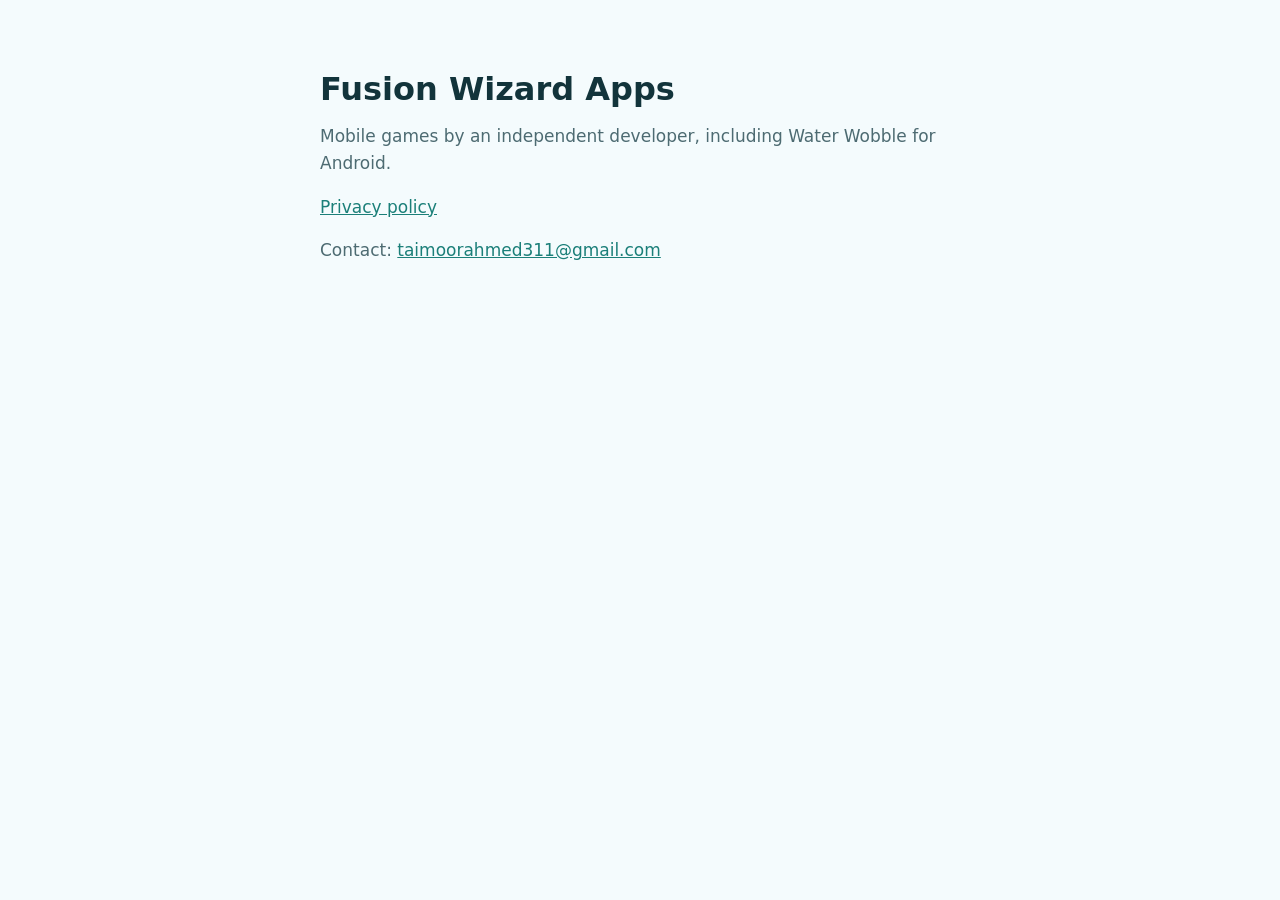
==== index.html @ 742305c1 "Site: app-ads.txt for AdMob and a home page Co-Authored-By: Claude Opus 5.5 <noreply@anthropic.com>" ====
<!doctype html>
<html lang="en">
<head>
<meta charset="utf-8">
<meta name="viewport" content="width=device-width, initial-scale=1">
<title>Fusion Wizard Apps</title>
<meta name="description" content="Mobile games by Fusion Wizard Apps, an independent developer.">
<style>
  :root { --bg: #f4fbfd; --fg: #12343b; --muted: #4d6b72; --accent: #1b7f79; }
  @media (prefers-color-scheme: dark) { :root { --bg: #0f1d21; --fg: #e3f1f3; --muted: #9bb7bd; --accent: #5fd0c6; } }
  body { margin: 0; background: var(--bg); color: var(--fg); font: 17px/1.6 system-ui, -apple-system, "Segoe UI", Roboto, sans-serif; }
  main { max-width: 640px; margin: 0 auto; padding: 64px 16px; }
  h1 { font-size: 2rem; margin: 0 0 8px; }
  p { color: var(--muted); margin: 0 0 16px; }
  a { color: var(--accent); }
</style>
</head>
<body>
<main>
  <h1>Fusion Wizard Apps</h1>
  <p>Mobile games by an independent developer, including Water Wobble for Android.</p>
  <p><a href="https://sites.google.com/view/fusion-wizard-apps/privacy-policy">Privacy policy</a></p>
  <p>Contact: <a href="mailto:taimoorahmed311@gmail.com">taimoorahmed311@gmail.com</a></p>
</main>
</body>
</html>
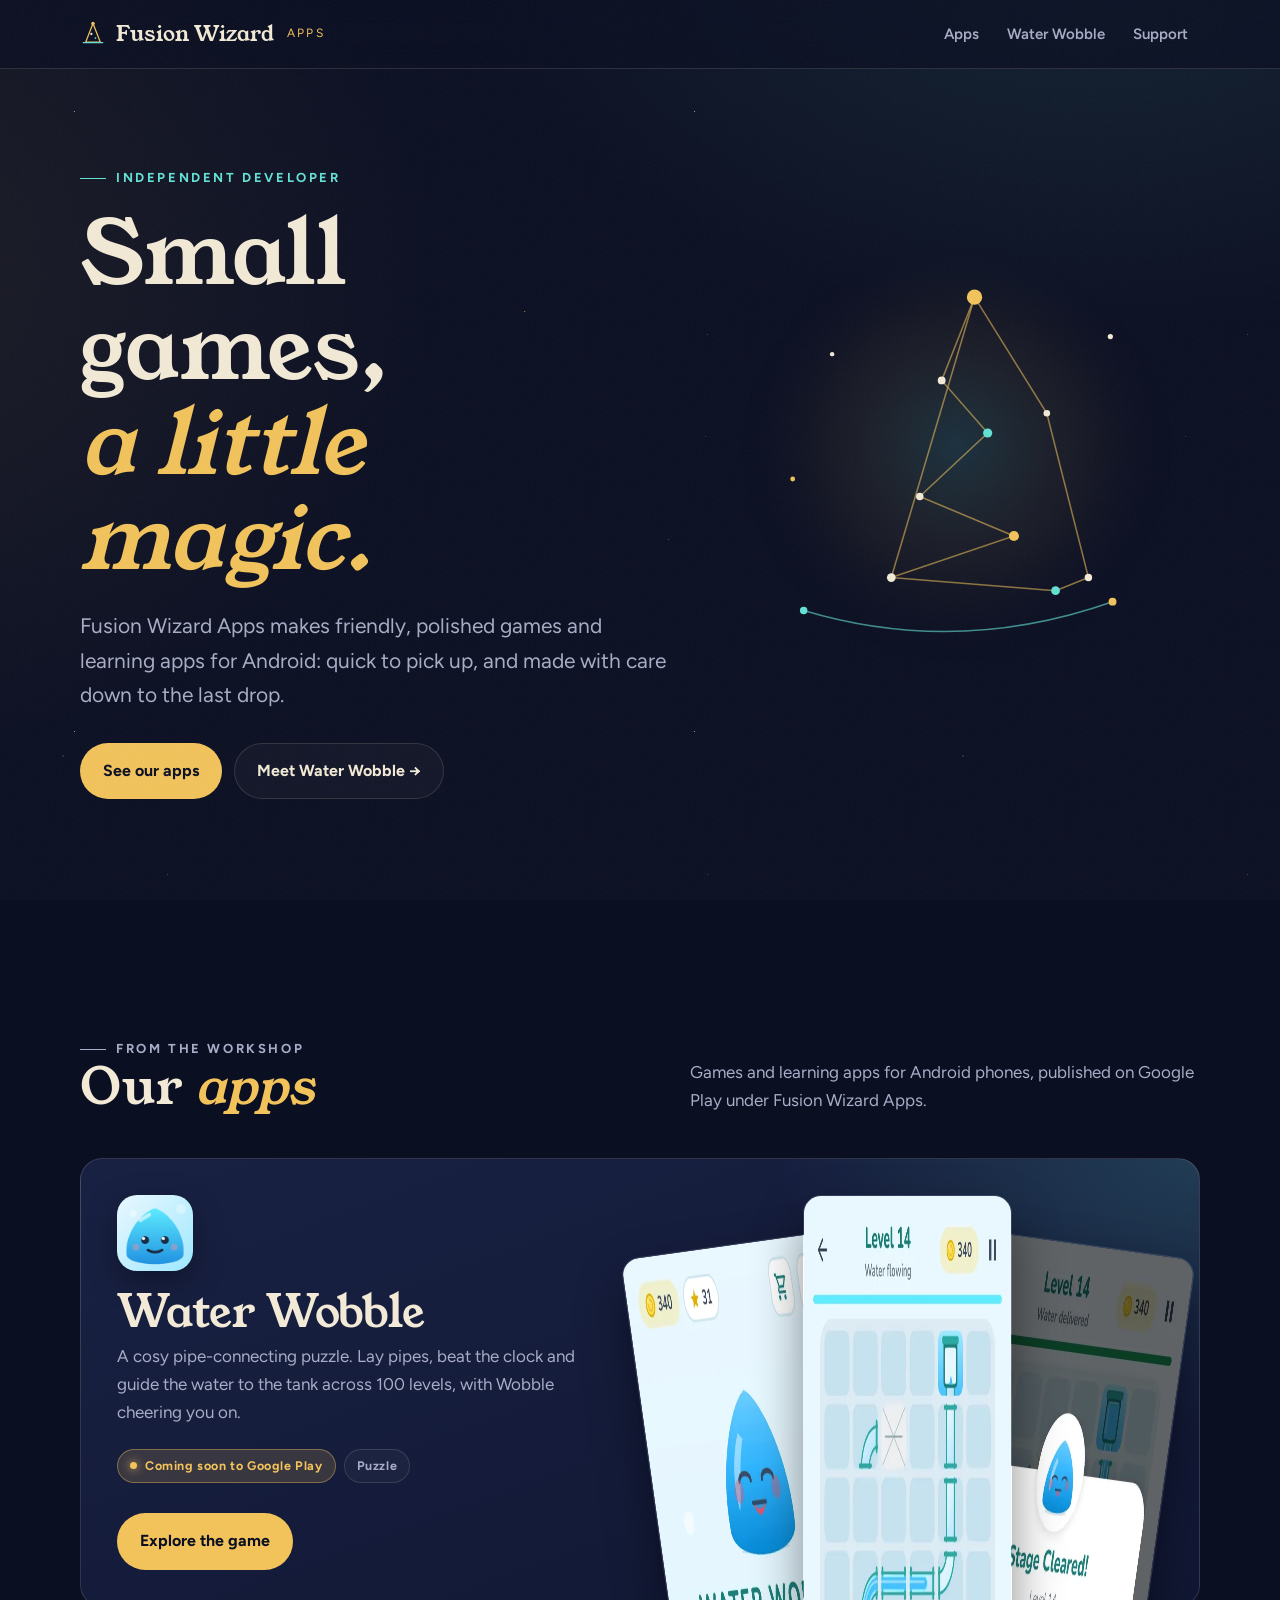
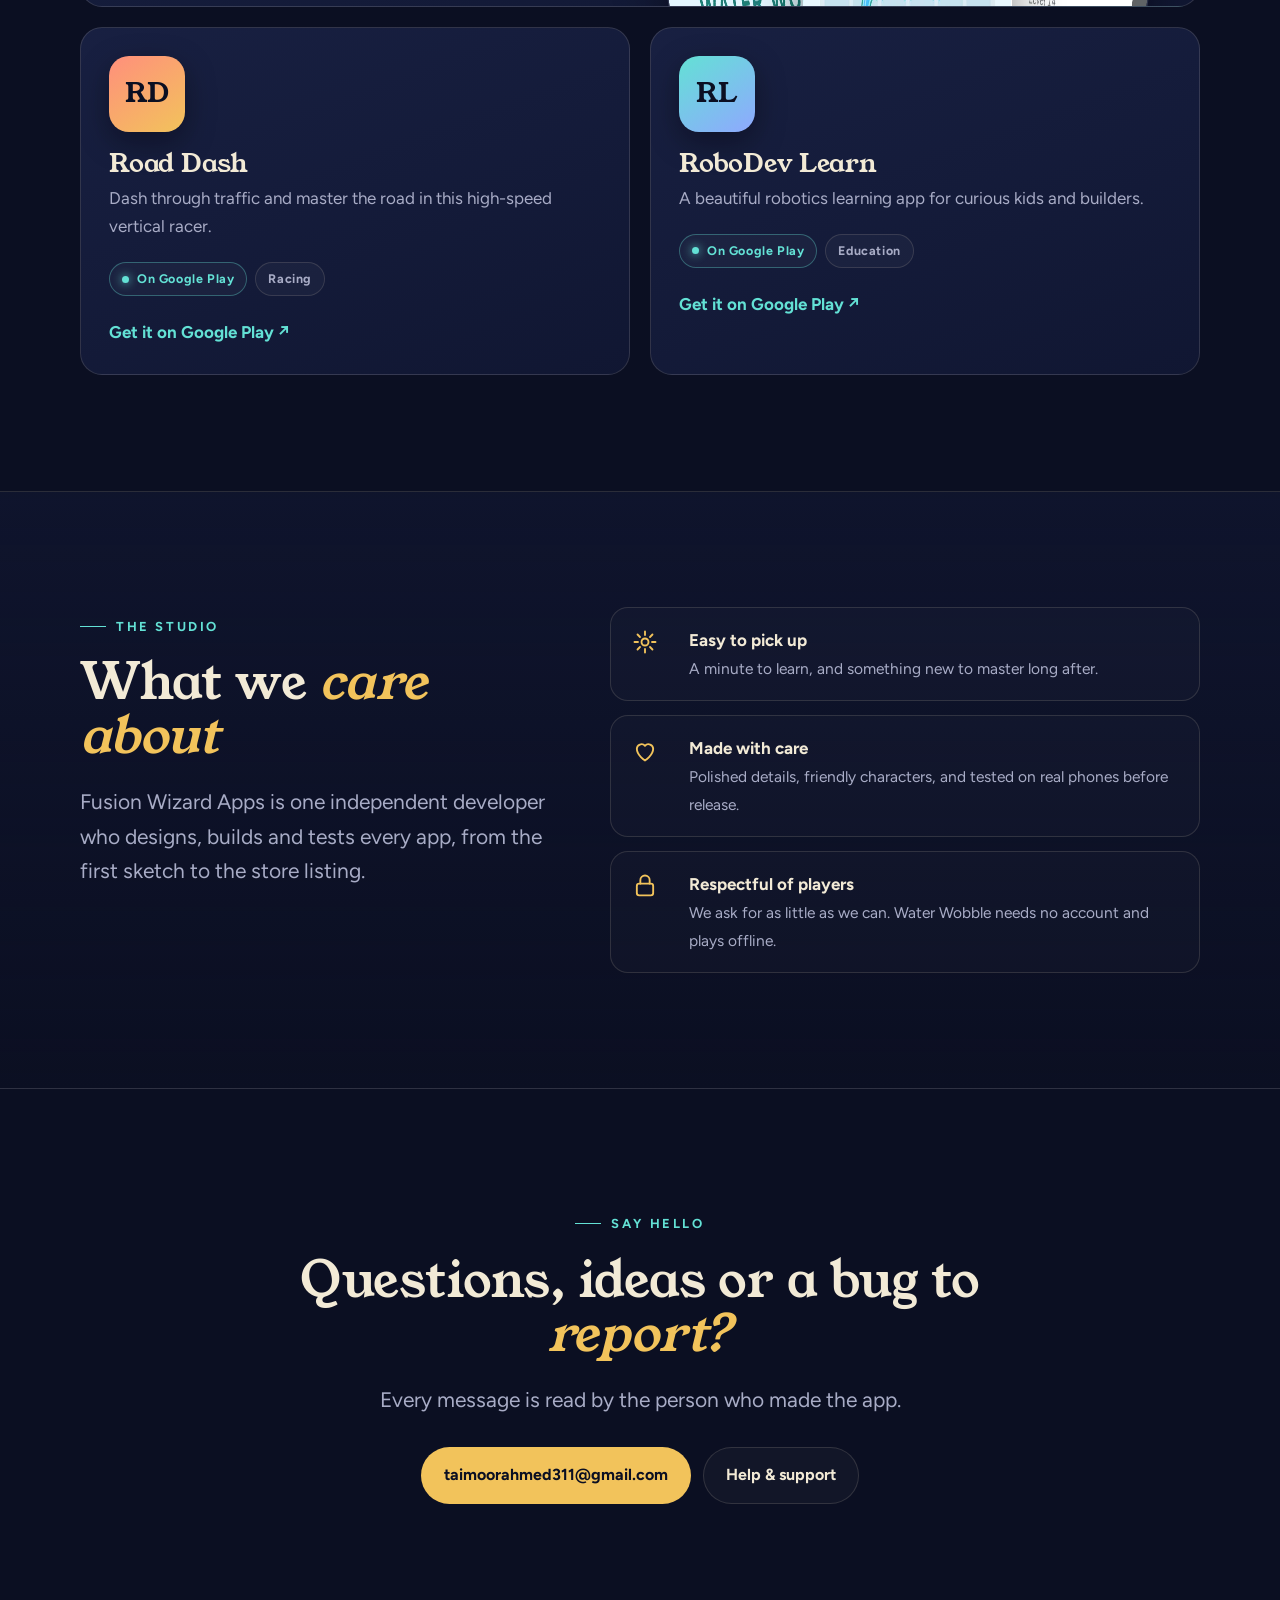
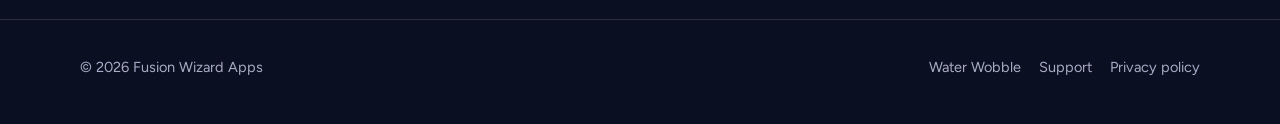
==== commit b03128dc: "Redesign: studio home, Water Wobble page, support, 404 Night-sky workshop look: ink background with " ====
--- a/index.html
+++ b/index.html
@@ -4,23 +4,181 @@
 <meta charset="utf-8">
 <meta name="viewport" content="width=device-width, initial-scale=1">
 <title>Fusion Wizard Apps</title>
-<meta name="description" content="Mobile games by Fusion Wizard Apps, an independent developer.">
-<style>
-  :root { --bg: #f4fbfd; --fg: #12343b; --muted: #4d6b72; --accent: #1b7f79; }
-  @media (prefers-color-scheme: dark) { :root { --bg: #0f1d21; --fg: #e3f1f3; --muted: #9bb7bd; --accent: #5fd0c6; } }
-  body { margin: 0; background: var(--bg); color: var(--fg); font: 17px/1.6 system-ui, -apple-system, "Segoe UI", Roboto, sans-serif; }
-  main { max-width: 640px; margin: 0 auto; padding: 64px 16px; }
-  h1 { font-size: 2rem; margin: 0 0 8px; }
-  p { color: var(--muted); margin: 0 0 16px; }
-  a { color: var(--accent); }
-</style>
+<meta name="description" content="Fusion Wizard Apps is an independent developer making friendly, polished games and learning apps for Android, including Water Wobble, Road Dash and RoboDev Learn.">
+<meta name="theme-color" content="#0b0f22">
+<link rel="canonical" href="https://fusionwizardapps.github.io/">
+<meta property="og:type" content="website">
+<meta property="og:title" content="Fusion Wizard Apps">
+<meta property="og:description" content="Small games and learning apps for Android, made with a little magic.">
+<meta property="og:image" content="https://fusionwizardapps.github.io/assets/img/og-water-wobble.jpg">
+<link rel="icon" type="image/svg+xml" href="/assets/favicon.svg">
+<link rel="preconnect" href="https://fonts.googleapis.com">
+<link rel="preconnect" href="https://fonts.gstatic.com" crossorigin>
+<link href="https://fonts.googleapis.com/css2?family=Figtree:wght@400;600;700&family=Young+Serif&display=swap" rel="stylesheet">
+<link rel="stylesheet" href="/assets/site.css?v=5">
 </head>
 <body>
-<main>
-  <h1>Fusion Wizard Apps</h1>
-  <p>Mobile games by an independent developer, including Water Wobble for Android.</p>
-  <p><a href="https://sites.google.com/view/fusion-wizard-apps/privacy-policy">Privacy policy</a></p>
-  <p>Contact: <a href="mailto:taimoorahmed311@gmail.com">taimoorahmed311@gmail.com</a></p>
+<a class="skip" href="#main">Skip to content</a>
+
+<header class="site-head">
+  <div class="wrap">
+    <a class="brand" href="/" aria-label="Fusion Wizard Apps, home">
+      <svg viewBox="0 0 32 32" aria-hidden="true"><path d="M16 3 L25 26 H7 Z" fill="none" stroke="#f2c35b" stroke-width="1.6" stroke-linejoin="round"/><path d="M4 26.5 H28" stroke="#63e1d5" stroke-width="1.6" stroke-linecap="round"/><circle cx="16" cy="3" r="2.2" fill="#f2c35b"/><circle cx="14" cy="16" r="1.4" fill="#f2ead6"/><circle cx="19" cy="21" r="1.1" fill="#63e1d5"/></svg>
+      Fusion Wizard <small>Apps</small>
+    </a>
+    <nav class="nav" aria-label="Main">
+      <a href="/#apps">Apps</a>
+      <a href="/water-wobble/">Water Wobble</a>
+      <a href="/support/">Support</a>
+    </nav>
+  </div>
+</header>
+
+<main id="main">
+  <section class="hero">
+    <div class="wrap">
+      <div>
+        <p class="eyebrow rise">Independent developer</p>
+        <h1 class="rise d1">Small games,<br><em>a little magic.</em></h1>
+        <p class="lede rise d2">Fusion Wizard Apps makes friendly, polished games and learning apps for Android: quick to pick up, and made with care down to the last drop.</p>
+        <div class="row rise d3">
+          <a class="btn btn-gold" href="#apps">See our apps</a>
+          <a class="btn btn-ghost" href="/water-wobble/">Meet Water Wobble →</a>
+        </div>
+      </div>
+
+      <!-- A wizard's hat drawn as a constellation: the studio's mark, and a nod to connecting things. -->
+      <svg class="hat rise d2" viewBox="0 0 420 420" role="img" aria-label="A wizard's hat traced in stars">
+        <defs>
+          <radialGradient id="halo" cx="50%" cy="45%" r="50%">
+            <stop offset="0%" stop-color="#63e1d5" stop-opacity=".18"/>
+            <stop offset="60%" stop-color="#f2c35b" stop-opacity=".05"/>
+            <stop offset="100%" stop-color="#0b0f22" stop-opacity="0"/>
+          </radialGradient>
+        </defs>
+        <circle class="halo" cx="210" cy="200" r="200"/>
+        <path class="thread" d="M226 44 L196 120 L238 168 L176 226 L262 262 L150 300 L300 312"/>
+        <path class="thread" d="M226 44 L292 150 L330 300 L300 312"/>
+        <path class="thread" d="M226 44 L150 300"/>
+        <path class="thread brim" d="M70 330 Q210 372 352 322"/>
+        <circle class="star gold" cx="226" cy="44" r="7"/>
+        <circle class="star" cx="196" cy="120" r="3.6"/>
+        <circle class="star aqua" cx="238" cy="168" r="4.2"/>
+        <circle class="star" cx="176" cy="226" r="3.4"/>
+        <circle class="star gold" cx="262" cy="262" r="4.6"/>
+        <circle class="star" cx="150" cy="300" r="4"/>
+        <circle class="star aqua" cx="300" cy="312" r="4"/>
+        <circle class="star" cx="292" cy="150" r="3"/>
+        <circle class="star" cx="330" cy="300" r="3.4"/>
+        <circle class="star aqua" cx="70" cy="330" r="3.4"/>
+        <circle class="star gold" cx="352" cy="322" r="3.6"/>
+        <circle class="star" cx="96" cy="96" r="2"/>
+        <circle class="star" cx="350" cy="80" r="2.4"/>
+        <circle class="star gold" cx="60" cy="210" r="2.2"/>
+      </svg>
+    </div>
+  </section>
+
+  <section id="apps">
+    <div class="wrap">
+      <div class="section-head">
+        <div>
+          <p class="eyebrow">From the workshop</p>
+          <h2>Our <em>apps</em></h2>
+        </div>
+        <p>Games and learning apps for Android phones, published on Google Play under Fusion Wizard Apps.</p>
+      </div>
+
+      <div class="apps">
+        <article class="card card-feature">
+          <div>
+            <img class="icon" src="/assets/img/ww-icon-192.png" width="76" height="76" alt="Water Wobble app icon">
+            <h3>Water Wobble</h3>
+            <p>A cosy pipe-connecting puzzle. Lay pipes, beat the clock and guide the water to the tank across 100 levels, with Wobble cheering you on.</p>
+            <div class="meta">
+              <span class="chip soon"><span class="dot"></span>Coming soon to Google Play</span>
+              <span class="chip">Puzzle</span>
+            </div>
+            <div class="row"><a class="btn btn-gold" href="/water-wobble/">Explore the game</a></div>
+          </div>
+          <div class="fan" aria-hidden="true">
+            <img src="/assets/img/ww-menu.webp" width="540" height="1080" alt="" loading="lazy">
+            <img src="/assets/img/ww-flow.webp" width="540" height="1080" alt="" loading="lazy">
+            <img src="/assets/img/ww-win.webp" width="540" height="1080" alt="" loading="lazy">
+          </div>
+        </article>
+
+        <article class="card card-small">
+          <div class="icon mono mono-dash" role="img" aria-label="Road Dash">RD</div>
+          <h3>Road Dash</h3>
+          <p>Dash through traffic and master the road in this high-speed vertical racer.</p>
+          <div class="meta">
+            <span class="chip live"><span class="dot"></span>On Google Play</span>
+            <span class="chip">Racing</span>
+          </div>
+          <p style="margin:22px 0 0"><a class="go" href="https://play.google.com/store/apps/details?id=com.road.dash.game" rel="noopener">Get it on Google Play ↗</a></p>
+        </article>
+
+        <article class="card card-small">
+          <div class="icon mono mono-robo" role="img" aria-label="RoboDev Learn">RL</div>
+          <h3>RoboDev Learn</h3>
+          <p>A beautiful robotics learning app for curious kids and builders.</p>
+          <div class="meta">
+            <span class="chip live"><span class="dot"></span>On Google Play</span>
+            <span class="chip">Education</span>
+          </div>
+          <p style="margin:22px 0 0"><a class="go" href="https://play.google.com/store/apps/details?id=com.robodev.learn" rel="noopener">Get it on Google Play ↗</a></p>
+        </article>
+      </div>
+    </div>
+  </section>
+
+  <section class="studio">
+    <div class="wrap">
+      <div>
+        <p class="eyebrow">The studio</p>
+        <h2>What we <em>care about</em></h2>
+        <p class="lede">Fusion Wizard Apps is one independent developer who designs, builds and tests every app, from the first sketch to the store listing.</p>
+      </div>
+      <ul class="tenets">
+        <li>
+          <svg viewBox="0 0 24 24" fill="none" stroke="currentColor" stroke-width="1.6" stroke-linecap="round" stroke-linejoin="round" aria-hidden="true"><path d="M12 3v3M12 18v3M3 12h3M18 12h3M5.6 5.6l2.1 2.1M16.3 16.3l2.1 2.1M5.6 18.4l2.1-2.1M16.3 7.7l2.1-2.1"/><circle cx="12" cy="12" r="3"/></svg>
+          <div><b>Easy to pick up</b><span>A minute to learn, and something new to master long after.</span></div>
+        </li>
+        <li>
+          <svg viewBox="0 0 24 24" fill="none" stroke="currentColor" stroke-width="1.6" stroke-linecap="round" stroke-linejoin="round" aria-hidden="true"><path d="M12 21s-7-4.4-7-10a4 4 0 0 1 7-2.6A4 4 0 0 1 19 11c0 5.6-7 10-7 10z"/></svg>
+          <div><b>Made with care</b><span>Polished details, friendly characters, and tested on real phones before release.</span></div>
+        </li>
+        <li>
+          <svg viewBox="0 0 24 24" fill="none" stroke="currentColor" stroke-width="1.6" stroke-linecap="round" stroke-linejoin="round" aria-hidden="true"><rect x="5" y="10" width="14" height="10" rx="2"/><path d="M8 10V7a4 4 0 0 1 8 0v3"/></svg>
+          <div><b>Respectful of players</b><span>We ask for as little as we can. Water Wobble needs no account and plays offline.</span></div>
+        </li>
+      </ul>
+    </div>
+  </section>
+
+  <section class="contact">
+    <div class="wrap">
+      <p class="eyebrow" style="justify-content:center">Say hello</p>
+      <h2>Questions, ideas or a bug to <em>report?</em></h2>
+      <p class="lede" style="margin-inline:auto">Every message is read by the person who made the app.</p>
+      <div class="row">
+        <a class="btn btn-gold" href="mailto:taimoorahmed311@gmail.com">taimoorahmed311@gmail.com</a>
+        <a class="btn btn-ghost" href="/support/">Help &amp; support</a>
+      </div>
+    </div>
+  </section>
 </main>
+
+<footer class="site-foot">
+  <div class="wrap">
+    <span>© 2026 Fusion Wizard Apps</span>
+    <nav aria-label="Footer">
+      <a href="/water-wobble/">Water Wobble</a>
+      <a href="/support/">Support</a>
+      <a href="https://sites.google.com/view/fusion-wizard-apps/privacy-policy">Privacy policy</a>
+    </nav>
+  </div>
+</footer>
 </body>
 </html>
--- a/assets/site.css
+++ b/assets/site.css
@@ -0,0 +1,218 @@
+/* Fusion Wizard Apps — night-sky workshop. One stylesheet for every page. */
+:root {
+  --ink: #0b0f22;
+  --ink-2: #121835;
+  --ink-3: #1b2347;
+  --line: rgba(236, 226, 196, 0.14);
+  --parch: #f2ead6;
+  --muted: #a8acc6;
+  --gold: #f2c35b;
+  --gold-soft: rgba(242, 195, 91, 0.16);
+  --aqua: #63e1d5;
+  --coral: #ff8f7c;
+  --radius: 22px;
+  --display: "Young Serif", "Iowan Old Style", Georgia, serif;
+  --body: "Figtree", "Avenir Next", "Segoe UI", sans-serif;
+  color-scheme: dark;
+}
+
+* { box-sizing: border-box; }
+html { scroll-behavior: smooth; -webkit-text-size-adjust: 100%; }
+body {
+  margin: 0;
+  min-height: 100vh;
+  font: 400 17px/1.65 var(--body);
+  color: var(--parch);
+  background-color: var(--ink);
+  background-image:
+    radial-gradient(1px 1px at 12% 18%, rgba(255,255,255,.7), transparent 60%),
+    radial-gradient(1px 1px at 78% 12%, rgba(255,255,255,.55), transparent 60%),
+    radial-gradient(1.5px 1.5px at 64% 38%, rgba(242,195,91,.8), transparent 60%),
+    radial-gradient(1px 1px at 31% 62%, rgba(255,255,255,.45), transparent 60%),
+    radial-gradient(1px 1px at 88% 71%, rgba(255,255,255,.5), transparent 60%),
+    radial-gradient(1.5px 1.5px at 7% 84%, rgba(99,225,213,.7), transparent 60%),
+    radial-gradient(1px 1px at 47% 91%, rgba(255,255,255,.4), transparent 60%),
+    radial-gradient(900px 600px at 85% -10%, rgba(99, 225, 213, 0.10), transparent 70%),
+    radial-gradient(800px 700px at -10% 30%, rgba(242, 195, 91, 0.07), transparent 70%);
+  background-size: 620px 620px, 700px 700px, 820px 820px, 540px 540px, 760px 760px, 900px 900px, 480px 480px, auto, auto;
+  background-attachment: fixed;
+  overflow-x: hidden;
+}
+/* Grain, so the gradients read as night air rather than flat fills. */
+body::after {
+  content: ""; position: fixed; inset: 0; pointer-events: none; z-index: 50; opacity: .05;
+  background-image: url("data:image/svg+xml,%3Csvg xmlns='http://www.w3.org/2000/svg' width='160' height='160'%3E%3Cfilter id='n'%3E%3CfeTurbulence type='fractalNoise' baseFrequency='.9' numOctaves='2' stitchTiles='stitch'/%3E%3C/filter%3E%3Crect width='100%25' height='100%25' filter='url(%23n)'/%3E%3C/svg%3E");
+}
+
+a { color: var(--aqua); text-underline-offset: 3px; }
+a:hover { color: var(--gold); }
+:focus-visible { outline: 2px solid var(--gold); outline-offset: 3px; border-radius: 6px; }
+img { max-width: 100%; display: block; }
+
+.skip { position: absolute; left: -999px; top: 8px; background: var(--gold); color: var(--ink); padding: 8px 14px; border-radius: 10px; z-index: 100; }
+.skip:focus { left: 16px; }
+
+.wrap { width: min(1120px, 100% - 32px); margin-inline: auto; }
+
+/* ---- header ---- */
+.site-head { position: sticky; top: 0; z-index: 40; backdrop-filter: blur(14px); background: rgba(11, 15, 34, 0.72); border-bottom: 1px solid var(--line); }
+.site-head .wrap { display: flex; align-items: center; justify-content: space-between; gap: 16px; min-height: 68px; }
+.brand { display: inline-flex; align-items: center; gap: 10px; color: var(--parch); text-decoration: none; font-family: var(--display); font-size: 21px; letter-spacing: .2px; white-space: nowrap; }
+.brand svg { width: 26px; height: 26px; flex: none; }
+.brand small { font-family: var(--body); font-size: 12px; letter-spacing: 2.4px; text-transform: uppercase; color: var(--gold); margin-left: 2px; }
+.nav { display: flex; gap: 4px; flex-wrap: wrap; justify-content: flex-end; }
+.nav a { color: var(--muted); text-decoration: none; font-weight: 600; font-size: 15px; padding: 8px 12px; border-radius: 999px; }
+.nav a:hover, .nav a[aria-current="page"] { color: var(--parch); background: rgba(255,255,255,.06); }
+
+/* ---- shared type ---- */
+h1, h2, h3 { font-family: var(--display); font-weight: 400; line-height: 1.08; margin: 0; letter-spacing: -.2px; }
+h1 { font-size: clamp(44px, 7.4vw, 88px); }
+h2 { font-size: clamp(32px, 4.6vw, 50px); }
+h3 { font-size: 26px; }
+h1 em, h2 em { font-style: italic; color: var(--gold); }
+.eyebrow { display: inline-flex; align-items: center; gap: 10px; font-size: 13px; font-weight: 700; letter-spacing: 2.6px; text-transform: uppercase; color: var(--aqua); margin: 0 0 18px; }
+.eyebrow::before { content: ""; width: 26px; height: 1px; background: currentColor; }
+.lede { font-size: clamp(18px, 2vw, 21px); color: var(--muted); max-width: 34em; margin: 22px 0 0; }
+
+.btn { display: inline-flex; align-items: center; gap: 10px; padding: 14px 22px; border-radius: 999px; font-weight: 700; font-size: 16px; text-decoration: none; border: 1px solid transparent; transition: transform .2s ease, background .2s ease, color .2s ease; }
+.btn:hover { transform: translateY(-2px); }
+.btn-gold { background: var(--gold); color: var(--ink); }
+.btn-gold:hover { background: #ffd57a; color: var(--ink); }
+.btn-ghost { border-color: var(--line); color: var(--parch); background: rgba(255,255,255,.03); }
+.btn-ghost:hover { border-color: var(--gold); color: var(--gold); }
+.btn[aria-disabled="true"] { opacity: .75; cursor: default; transform: none; }
+.row { display: flex; flex-wrap: wrap; gap: 12px; margin-top: 30px; }
+
+.chip { display: inline-flex; align-items: center; gap: 8px; font-size: 12.5px; font-weight: 700; letter-spacing: .6px; padding: 6px 12px; border-radius: 999px; border: 1px solid var(--line); color: var(--muted); background: rgba(255,255,255,.03); white-space: nowrap; }
+.chip.live { color: var(--aqua); border-color: rgba(99,225,213,.35); }
+.chip.soon { color: var(--gold); border-color: rgba(242,195,91,.4); background: var(--gold-soft); }
+.chip .dot { width: 7px; height: 7px; border-radius: 50%; background: currentColor; box-shadow: 0 0 10px currentColor; }
+
+section { padding: clamp(64px, 9vw, 120px) 0; }
+.section-head { display: flex; align-items: end; justify-content: space-between; gap: 24px; flex-wrap: wrap; margin-bottom: 44px; }
+.section-head p { color: var(--muted); max-width: 30em; margin: 0; }
+
+/* ---- hero ---- */
+.hero { padding-top: clamp(48px, 7vw, 96px); position: relative; }
+.hero .wrap { display: grid; grid-template-columns: 1.1fr .9fr; gap: 40px; align-items: center; }
+.hat { width: 100%; max-width: 460px; justify-self: center; overflow: visible; }
+.hat .thread { fill: none; stroke: rgba(242, 195, 91, .55); stroke-width: 1.4; stroke-dasharray: 900; stroke-dashoffset: 900; animation: draw 3.2s .3s ease forwards; }
+.hat .brim { stroke: rgba(99, 225, 213, .6); animation-delay: 1.2s; }
+.hat .star { fill: var(--parch); transform-box: fill-box; transform-origin: center; animation: twinkle 3.6s ease-in-out infinite; }
+.hat .star.gold { fill: var(--gold); }
+.hat .star.aqua { fill: var(--aqua); }
+.hat .star:nth-of-type(3n) { animation-delay: .8s; }
+.hat .star:nth-of-type(3n+1) { animation-delay: 1.9s; }
+.hat .halo { fill: url(#halo); opacity: .9; }
+@keyframes draw { to { stroke-dashoffset: 0; } }
+@keyframes twinkle { 0%, 100% { opacity: 1; transform: scale(1); } 50% { opacity: .45; transform: scale(.7); } }
+
+/* ---- apps ---- */
+.apps { display: grid; grid-template-columns: repeat(12, 1fr); gap: 20px; position: relative; }
+.card { position: relative; border: 1px solid var(--line); border-radius: var(--radius); background: linear-gradient(160deg, rgba(27, 35, 71, .85), rgba(18, 24, 53, .85)); padding: 28px; overflow: hidden; transition: border-color .25s ease, transform .25s ease; }
+.card:hover { border-color: rgba(242, 195, 91, .45); transform: translateY(-3px); }
+.card .icon { display: grid; place-items: center; width: 76px; height: 76px; border-radius: 20px; box-shadow: 0 10px 30px rgba(0,0,0,.35); background: var(--ink-3); }
+.card h3 { margin: 18px 0 6px; }
+.card p { color: var(--muted); margin: 0 0 22px; }
+.card .meta { display: flex; gap: 8px; flex-wrap: wrap; }
+.card .go { font-weight: 700; text-decoration: none; display: inline-flex; gap: 8px; align-items: center; }
+.card-feature { grid-column: span 12; display: grid; grid-template-columns: 1fr 1.05fr; gap: 28px; padding: 36px; background:
+  radial-gradient(600px 380px at 100% 0%, rgba(99, 225, 213, .16), transparent 70%),
+  linear-gradient(160deg, rgba(27, 35, 71, .92), rgba(18, 24, 53, .92)); }
+.card-feature h3 { font-size: clamp(32px, 4vw, 44px); }
+.card-small { grid-column: span 6; }
+.mono { font-family: var(--display); font-size: 28px; color: var(--ink); letter-spacing: .5px; }
+.card .mono-dash { background: linear-gradient(145deg, #ff8f7c, #f2c35b); }
+.card .mono-robo { background: linear-gradient(145deg, #63e1d5, #8fa8ff); }
+.card-feature > div:first-child { position: relative; z-index: 3; }
+.fan { position: relative; min-height: 360px; }
+.fan img { position: absolute; width: 40%; max-width: 210px; border-radius: 18px; border: 1px solid rgba(255,255,255,.12); box-shadow: 0 24px 50px rgba(0,0,0,.45); transition: transform .35s ease; }
+.fan img:nth-child(1) { left: 10%; top: 12%; transform: rotate(-8deg); }
+.fan img:nth-child(2) { left: 31%; top: 0; z-index: 2; transform: rotate(0deg); }
+.fan img:nth-child(3) { left: 52%; top: 12%; transform: rotate(8deg); }
+.card-feature:hover .fan img:nth-child(1) { transform: rotate(-11deg) translateX(-8px); }
+.card-feature:hover .fan img:nth-child(3) { transform: rotate(11deg) translateX(8px); }
+
+/* ---- studio ---- */
+.studio { border-top: 1px solid var(--line); border-bottom: 1px solid var(--line); background: linear-gradient(180deg, rgba(18, 24, 53, .55), rgba(11, 15, 34, 0)); }
+.studio .wrap { display: grid; grid-template-columns: .9fr 1.1fr; gap: 48px; align-items: start; }
+.tenets { display: grid; gap: 14px; margin: 0; padding: 0; list-style: none; }
+.tenets li { display: grid; grid-template-columns: 44px 1fr; gap: 14px; padding: 18px 20px; border: 1px solid var(--line); border-radius: 18px; background: rgba(255,255,255,.02); }
+.tenets b { display: block; font-size: 17px; }
+.tenets span { color: var(--muted); font-size: 15.5px; }
+.tenets svg { width: 28px; height: 28px; color: var(--gold); margin-top: 2px; }
+
+/* ---- contact ---- */
+.contact { text-align: center; }
+.contact h2 { max-width: 16em; margin-inline: auto; }
+.contact .row { justify-content: center; }
+
+/* ---- product page ---- */
+.product-hero { padding-top: clamp(40px, 6vw, 80px); }
+.product-hero .wrap { display: grid; grid-template-columns: auto 1fr; gap: 36px; align-items: center; }
+.product-hero .app-icon { width: clamp(120px, 16vw, 176px); height: auto; aspect-ratio: 1; border-radius: 36px; box-shadow: 0 30px 60px rgba(0,0,0,.5), 0 0 0 1px rgba(255,255,255,.08); }
+.facts { display: flex; flex-wrap: wrap; gap: 10px; margin-top: 22px; }
+.features { display: grid; grid-template-columns: repeat(3, 1fr); gap: 18px; }
+.feature { padding: 26px; border-radius: var(--radius); border: 1px solid var(--line); background: rgba(27, 35, 71, .55); }
+.feature svg { width: 30px; height: 30px; color: var(--aqua); }
+.feature h3 { font-size: 22px; margin: 14px 0 8px; }
+.feature p { margin: 0; color: var(--muted); font-size: 15.5px; }
+.feature .note { display: inline-block; margin-top: 10px; font-size: 12.5px; font-weight: 700; color: var(--gold); letter-spacing: .5px; }
+.rail { display: grid; grid-auto-flow: column; grid-auto-columns: minmax(200px, 250px); gap: 18px; overflow-x: auto; scroll-snap-type: x mandatory; padding: 8px 4px 22px; scrollbar-color: var(--ink-3) transparent; }
+.rail figure { margin: 0; scroll-snap-align: start; }
+.rail img { border-radius: 20px; border: 1px solid rgba(255,255,255,.1); box-shadow: 0 18px 40px rgba(0,0,0,.4); aspect-ratio: 1 / 2; object-fit: cover; width: 100%; }
+.rail figcaption { color: var(--muted); font-size: 14px; margin-top: 10px; }
+
+/* ---- support / prose ---- */
+.prose { max-width: 760px; }
+.faq { display: grid; gap: 12px; margin-top: 36px; }
+.faq details { border: 1px solid var(--line); border-radius: 18px; background: rgba(27, 35, 71, .5); padding: 0 22px; }
+.faq summary { cursor: pointer; list-style: none; padding: 18px 0; font-weight: 700; font-size: 17.5px; display: flex; justify-content: space-between; gap: 16px; }
+.faq summary::-webkit-details-marker { display: none; }
+.faq summary::after { content: "+"; font-family: var(--display); font-size: 24px; line-height: 1; color: var(--gold); transition: transform .2s ease; }
+.faq details[open] summary::after { transform: rotate(45deg); }
+.faq details p { margin: 0 0 18px; color: var(--muted); }
+.panel { margin-top: 40px; padding: 30px; border-radius: var(--radius); border: 1px solid rgba(242,195,91,.35); background: linear-gradient(160deg, rgba(242,195,91,.10), rgba(27,35,71,.6)); }
+.panel h2 { font-size: 30px; }
+.panel ul { color: var(--muted); padding-left: 20px; }
+
+/* ---- footer ---- */
+.site-foot { border-top: 1px solid var(--line); padding: 36px 0 44px; color: var(--muted); font-size: 14.5px; }
+.site-foot .wrap { display: flex; justify-content: space-between; gap: 20px; flex-wrap: wrap; align-items: center; }
+.site-foot nav { display: flex; gap: 18px; flex-wrap: wrap; }
+.site-foot a { color: var(--muted); text-decoration: none; }
+.site-foot a:hover { color: var(--gold); }
+
+/* ---- load-in ---- */
+.rise { opacity: 0; transform: translateY(18px); animation: rise .8s cubic-bezier(.2, .7, .2, 1) forwards; }
+.d1 { animation-delay: .08s; } .d2 { animation-delay: .18s; } .d3 { animation-delay: .3s; } .d4 { animation-delay: .44s; }
+@keyframes rise { to { opacity: 1; transform: none; } }
+
+@media (prefers-reduced-motion: reduce) {
+  *, *::before, *::after { animation: none !important; transition: none !important; }
+  .rise { opacity: 1; transform: none; }
+  .hat .thread { stroke-dashoffset: 0; }
+  html { scroll-behavior: auto; }
+}
+
+/* ---- narrow screens ---- */
+@media (max-width: 880px) {
+  .hero .wrap, .studio .wrap, .card-feature { grid-template-columns: 1fr; }
+  .hat { max-width: 280px; }
+  .card-small { grid-column: span 12; }
+  .features { grid-template-columns: 1fr 1fr; }
+  .fan { min-height: 300px; }
+}
+@media (max-width: 560px) {
+  body { font-size: 16px; }
+  .brand small { display: none; }
+  .brand { font-size: 18px; gap: 8px; }
+  .nav { flex-wrap: nowrap; gap: 0; }
+  .nav a { padding: 6px 8px; font-size: 13.5px; white-space: nowrap; }
+  .nav a[href="/#apps"] { display: none; }
+  .hat { max-width: 220px; }
+  .card, .card-feature { padding: 22px; }
+  .features { grid-template-columns: 1fr; }
+  .product-hero .wrap { grid-template-columns: 1fr; }
+  .fan { min-height: 250px; }
+}
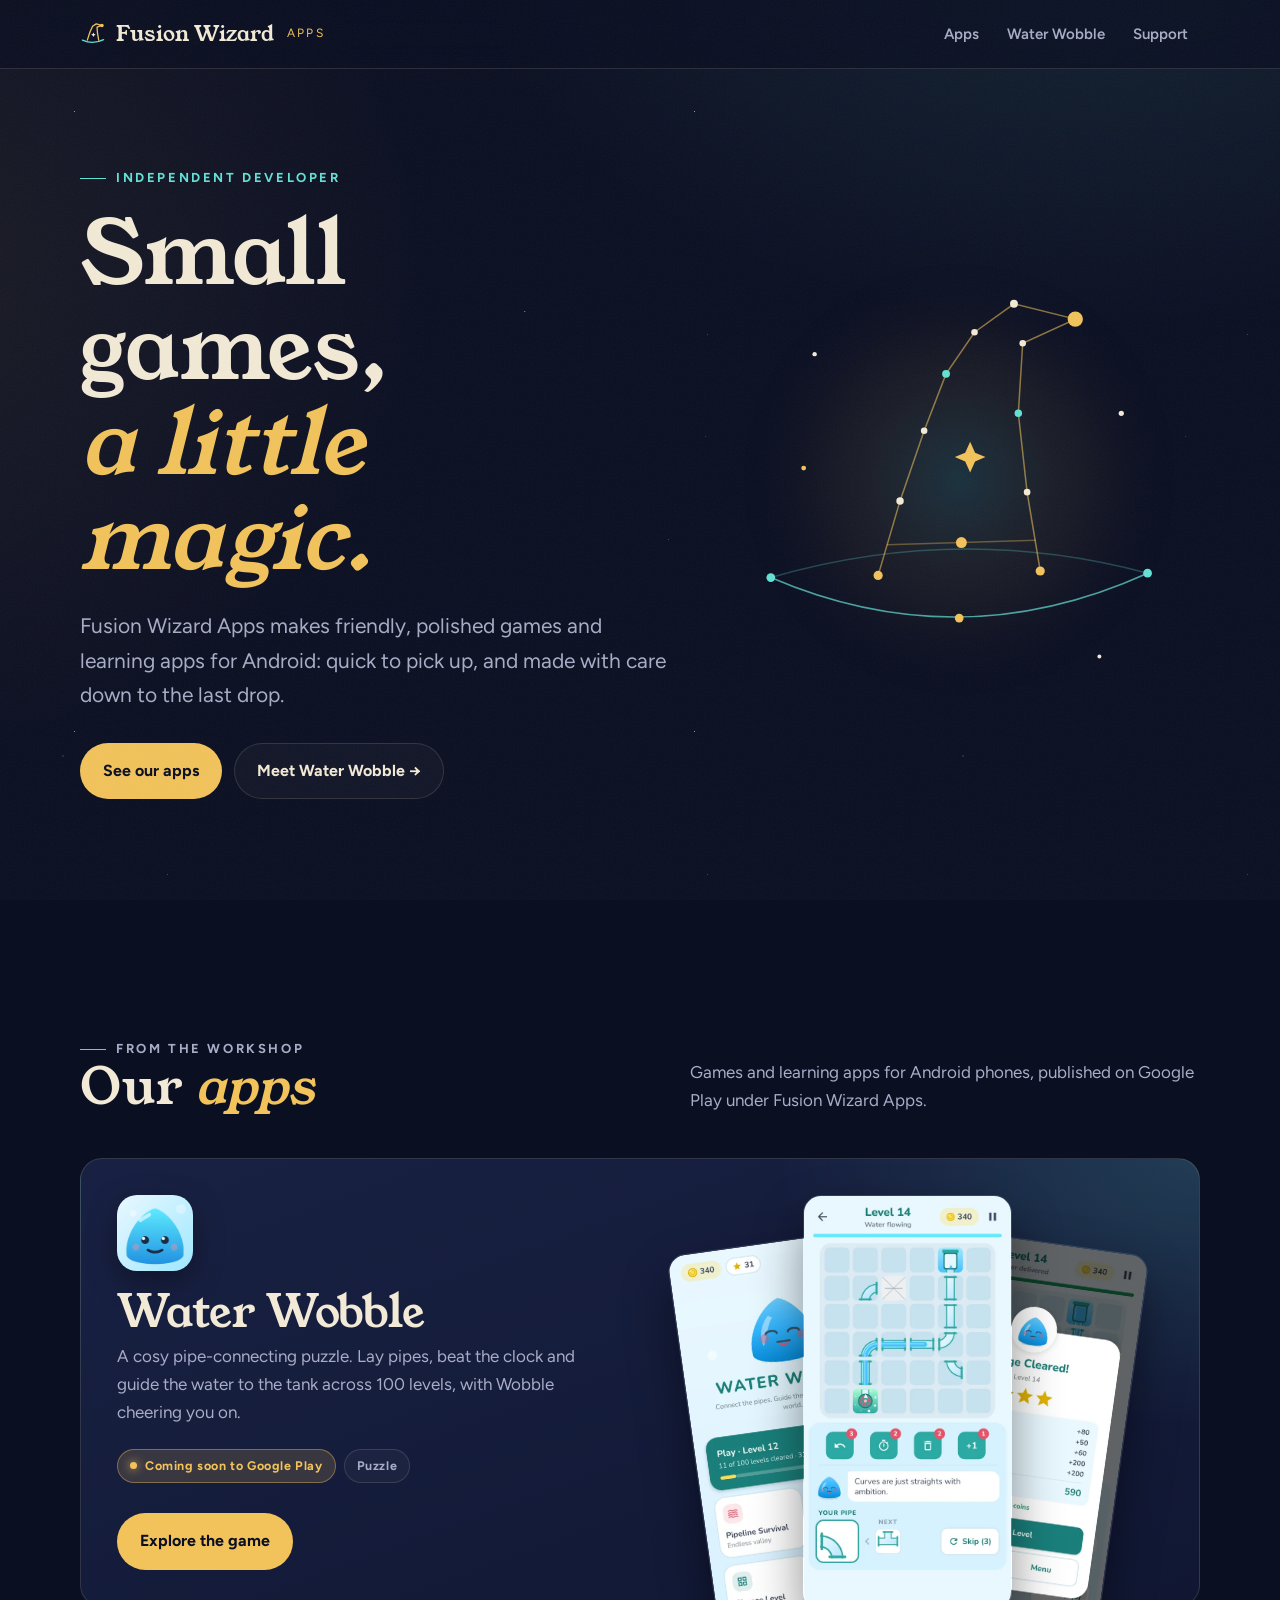
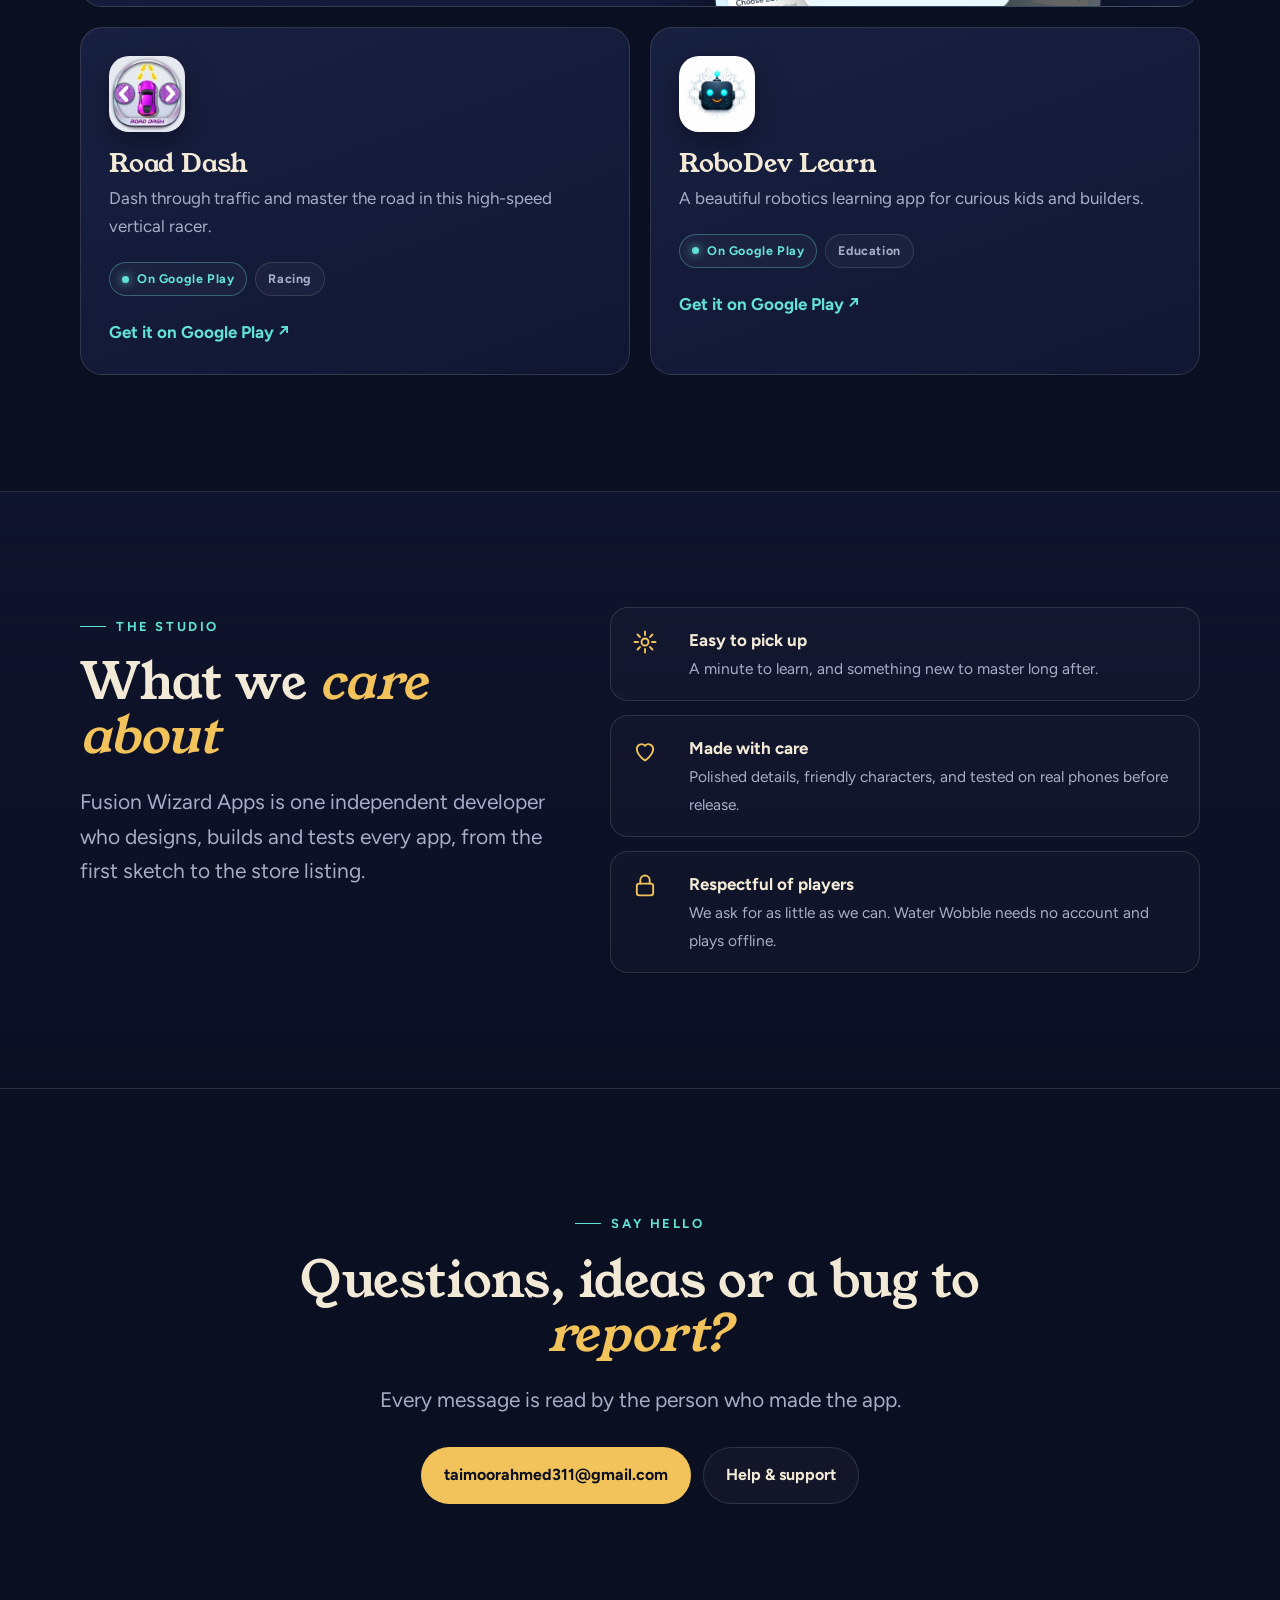
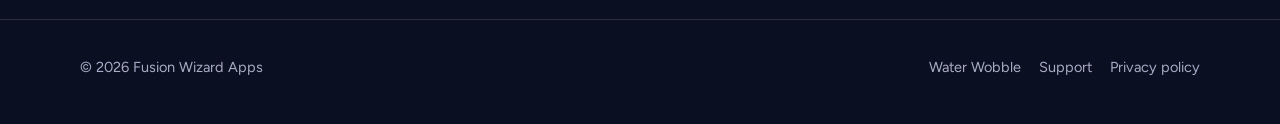
==== commit c8b16600: "Real app icons, unstretched screenshots, a hat that reads as a hat - Road Dash and RoboDev Learn ico" ====
--- a/index.html
+++ b/index.html
@@ -15,7 +15,7 @@
 <link rel="preconnect" href="https://fonts.googleapis.com">
 <link rel="preconnect" href="https://fonts.gstatic.com" crossorigin>
 <link href="https://fonts.googleapis.com/css2?family=Figtree:wght@400;600;700&family=Young+Serif&display=swap" rel="stylesheet">
-<link rel="stylesheet" href="/assets/site.css?v=5">
+<link rel="stylesheet" href="/assets/site.css?v=6">
 </head>
 <body>
 <a class="skip" href="#main">Skip to content</a>
@@ -23,7 +23,7 @@
 <header class="site-head">
   <div class="wrap">
     <a class="brand" href="/" aria-label="Fusion Wizard Apps, home">
-      <svg viewBox="0 0 32 32" aria-hidden="true"><path d="M16 3 L25 26 H7 Z" fill="none" stroke="#f2c35b" stroke-width="1.6" stroke-linejoin="round"/><path d="M4 26.5 H28" stroke="#63e1d5" stroke-width="1.6" stroke-linecap="round"/><circle cx="16" cy="3" r="2.2" fill="#f2c35b"/><circle cx="14" cy="16" r="1.4" fill="#f2ead6"/><circle cx="19" cy="21" r="1.1" fill="#63e1d5"/></svg>
+      <svg viewBox="0 0 32 32" aria-hidden="true"><path d="M9 23.5 L12.5 13 L15.5 6.5 L20 3.5 L27 5.5 L21 7.5 L21.5 15 L23 23.5" fill="none" stroke="#f2c35b" stroke-width="1.6" stroke-linejoin="round" stroke-linecap="round"/><path d="M3 23.5 Q16 29.5 29 23" fill="none" stroke="#63e1d5" stroke-width="1.6" stroke-linecap="round"/><circle cx="27" cy="5.5" r="2.2" fill="#f2c35b"/><path d="M16.5 14 l.9 2 2 .9 -2 .9 -.9 2 -.9 -2 -2 -.9 2 -.9 z" fill="#f2ead6"/></svg>
       Fusion Wizard <small>Apps</small>
     </a>
     <nav class="nav" aria-label="Main">
@@ -47,34 +47,43 @@
         </div>
       </div>
 
-      <!-- A wizard's hat drawn as a constellation: the studio's mark, and a nod to connecting things. -->
+      <!-- A wizard's hat traced in stars: wide brim, a cone whose tip bends over, a band with a buckle star. -->
       <svg class="hat rise d2" viewBox="0 0 420 420" role="img" aria-label="A wizard's hat traced in stars">
         <defs>
-          <radialGradient id="halo" cx="50%" cy="45%" r="50%">
+          <radialGradient id="halo" cx="50%" cy="50%" r="50%">
             <stop offset="0%" stop-color="#63e1d5" stop-opacity=".18"/>
             <stop offset="60%" stop-color="#f2c35b" stop-opacity=".05"/>
             <stop offset="100%" stop-color="#0b0f22" stop-opacity="0"/>
           </radialGradient>
         </defs>
-        <circle class="halo" cx="210" cy="200" r="200"/>
-        <path class="thread" d="M226 44 L196 120 L238 168 L176 226 L262 262 L150 300 L300 312"/>
-        <path class="thread" d="M226 44 L292 150 L330 300 L300 312"/>
-        <path class="thread" d="M226 44 L150 300"/>
-        <path class="thread brim" d="M70 330 Q210 372 352 322"/>
-        <circle class="star gold" cx="226" cy="44" r="7"/>
-        <circle class="star" cx="196" cy="120" r="3.6"/>
-        <circle class="star aqua" cx="238" cy="168" r="4.2"/>
-        <circle class="star" cx="176" cy="226" r="3.4"/>
-        <circle class="star gold" cx="262" cy="262" r="4.6"/>
-        <circle class="star" cx="150" cy="300" r="4"/>
-        <circle class="star aqua" cx="300" cy="312" r="4"/>
-        <circle class="star" cx="292" cy="150" r="3"/>
-        <circle class="star" cx="330" cy="300" r="3.4"/>
-        <circle class="star aqua" cx="70" cy="330" r="3.4"/>
-        <circle class="star gold" cx="352" cy="322" r="3.6"/>
-        <circle class="star" cx="96" cy="96" r="2"/>
-        <circle class="star" cx="350" cy="80" r="2.4"/>
-        <circle class="star gold" cx="60" cy="210" r="2.2"/>
+        <circle class="halo" cx="212" cy="210" r="200"/>
+        <!-- brim: the back edge faint, the front edge bright -->
+        <path class="thread brim back" d="M40 300 Q212 250 384 296"/>
+        <path class="thread brim" d="M40 300 Q212 374 384 296"/>
+        <!-- cone: left edge up to the bend, the tip drooping forward, then the right edge back down -->
+        <path class="thread" d="M138 298 L158 230 L180 166 L200 114 L226 76 L262 50 L318 64 L270 86 L266 150 L274 222 L286 294"/>
+        <!-- band -->
+        <path class="thread band" d="M146 270 L282 266"/>
+        <path class="sparkle" d="M222 176 L226.5 186 L236 190 L226.5 194 L222 204 L217.5 194 L208 190 L217.5 186 Z"/>
+        <circle class="star gold" cx="318" cy="64" r="7"/>
+        <circle class="star" cx="262" cy="50" r="3.6"/>
+        <circle class="star" cx="226" cy="76" r="3"/>
+        <circle class="star aqua" cx="200" cy="114" r="3.6"/>
+        <circle class="star" cx="180" cy="166" r="3"/>
+        <circle class="star" cx="158" cy="230" r="3.4"/>
+        <circle class="star gold" cx="138" cy="298" r="4.2"/>
+        <circle class="star" cx="270" cy="86" r="3"/>
+        <circle class="star aqua" cx="266" cy="150" r="3.4"/>
+        <circle class="star" cx="274" cy="222" r="3"/>
+        <circle class="star gold" cx="286" cy="294" r="4.2"/>
+        <circle class="star gold" cx="214" cy="268" r="5"/>
+        <circle class="star aqua" cx="40" cy="300" r="4"/>
+        <circle class="star aqua" cx="384" cy="296" r="4"/>
+        <circle class="star gold" cx="212" cy="337" r="4"/>
+        <circle class="star" cx="80" cy="96" r="2"/>
+        <circle class="star" cx="360" cy="150" r="2.4"/>
+        <circle class="star gold" cx="70" cy="200" r="2.2"/>
+        <circle class="star" cx="340" cy="372" r="1.8"/>
       </svg>
     </div>
   </section>
@@ -109,7 +118,7 @@
         </article>
 
         <article class="card card-small">
-          <div class="icon mono mono-dash" role="img" aria-label="Road Dash">RD</div>
+          <img class="icon" src="/assets/img/road-dash-icon.webp" width="76" height="76" alt="Road Dash app icon" loading="lazy">
           <h3>Road Dash</h3>
           <p>Dash through traffic and master the road in this high-speed vertical racer.</p>
           <div class="meta">
@@ -120,7 +129,7 @@
         </article>
 
         <article class="card card-small">
-          <div class="icon mono mono-robo" role="img" aria-label="RoboDev Learn">RL</div>
+          <img class="icon" src="/assets/img/robodev-icon.webp" width="76" height="76" alt="RoboDev Learn app icon" loading="lazy">
           <h3>RoboDev Learn</h3>
           <p>A beautiful robotics learning app for curious kids and builders.</p>
           <div class="meta">
--- a/assets/site.css
+++ b/assets/site.css
@@ -47,7 +47,7 @@
 a { color: var(--aqua); text-underline-offset: 3px; }
 a:hover { color: var(--gold); }
 :focus-visible { outline: 2px solid var(--gold); outline-offset: 3px; border-radius: 6px; }
-img { max-width: 100%; display: block; }
+img { max-width: 100%; height: auto; display: block; }
 
 .skip { position: absolute; left: -999px; top: 8px; background: var(--gold); color: var(--ink); padding: 8px 14px; border-radius: 10px; z-index: 100; }
 .skip:focus { left: 16px; }
@@ -97,7 +97,10 @@
 .hero .wrap { display: grid; grid-template-columns: 1.1fr .9fr; gap: 40px; align-items: center; }
 .hat { width: 100%; max-width: 460px; justify-self: center; overflow: visible; }
 .hat .thread { fill: none; stroke: rgba(242, 195, 91, .55); stroke-width: 1.4; stroke-dasharray: 900; stroke-dashoffset: 900; animation: draw 3.2s .3s ease forwards; }
-.hat .brim { stroke: rgba(99, 225, 213, .6); animation-delay: 1.2s; }
+.hat .brim { stroke: rgba(99, 225, 213, .7); animation-delay: 1.2s; }
+.hat .brim.back { stroke: rgba(99, 225, 213, .25); }
+.hat .band { stroke: rgba(242, 195, 91, .35); animation-delay: 1.8s; }
+.hat .sparkle { fill: var(--gold); transform-box: fill-box; transform-origin: center; animation: twinkle 2.8s .4s ease-in-out infinite; }
 .hat .star { fill: var(--parch); transform-box: fill-box; transform-origin: center; animation: twinkle 3.6s ease-in-out infinite; }
 .hat .star.gold { fill: var(--gold); }
 .hat .star.aqua { fill: var(--aqua); }
@@ -111,7 +114,7 @@
 .apps { display: grid; grid-template-columns: repeat(12, 1fr); gap: 20px; position: relative; }
 .card { position: relative; border: 1px solid var(--line); border-radius: var(--radius); background: linear-gradient(160deg, rgba(27, 35, 71, .85), rgba(18, 24, 53, .85)); padding: 28px; overflow: hidden; transition: border-color .25s ease, transform .25s ease; }
 .card:hover { border-color: rgba(242, 195, 91, .45); transform: translateY(-3px); }
-.card .icon { display: grid; place-items: center; width: 76px; height: 76px; border-radius: 20px; box-shadow: 0 10px 30px rgba(0,0,0,.35); background: var(--ink-3); }
+.card .icon { width: 76px; height: 76px; border-radius: 20px; box-shadow: 0 10px 30px rgba(0,0,0,.35); background: var(--ink-3); }
 .card h3 { margin: 18px 0 6px; }
 .card p { color: var(--muted); margin: 0 0 22px; }
 .card .meta { display: flex; gap: 8px; flex-wrap: wrap; }
@@ -121,9 +124,6 @@
   linear-gradient(160deg, rgba(27, 35, 71, .92), rgba(18, 24, 53, .92)); }
 .card-feature h3 { font-size: clamp(32px, 4vw, 44px); }
 .card-small { grid-column: span 6; }
-.mono { font-family: var(--display); font-size: 28px; color: var(--ink); letter-spacing: .5px; }
-.card .mono-dash { background: linear-gradient(145deg, #ff8f7c, #f2c35b); }
-.card .mono-robo { background: linear-gradient(145deg, #63e1d5, #8fa8ff); }
 .card-feature > div:first-child { position: relative; z-index: 3; }
 .fan { position: relative; min-height: 360px; }
 .fan img { position: absolute; width: 40%; max-width: 210px; border-radius: 18px; border: 1px solid rgba(255,255,255,.12); box-shadow: 0 24px 50px rgba(0,0,0,.45); transition: transform .35s ease; }
